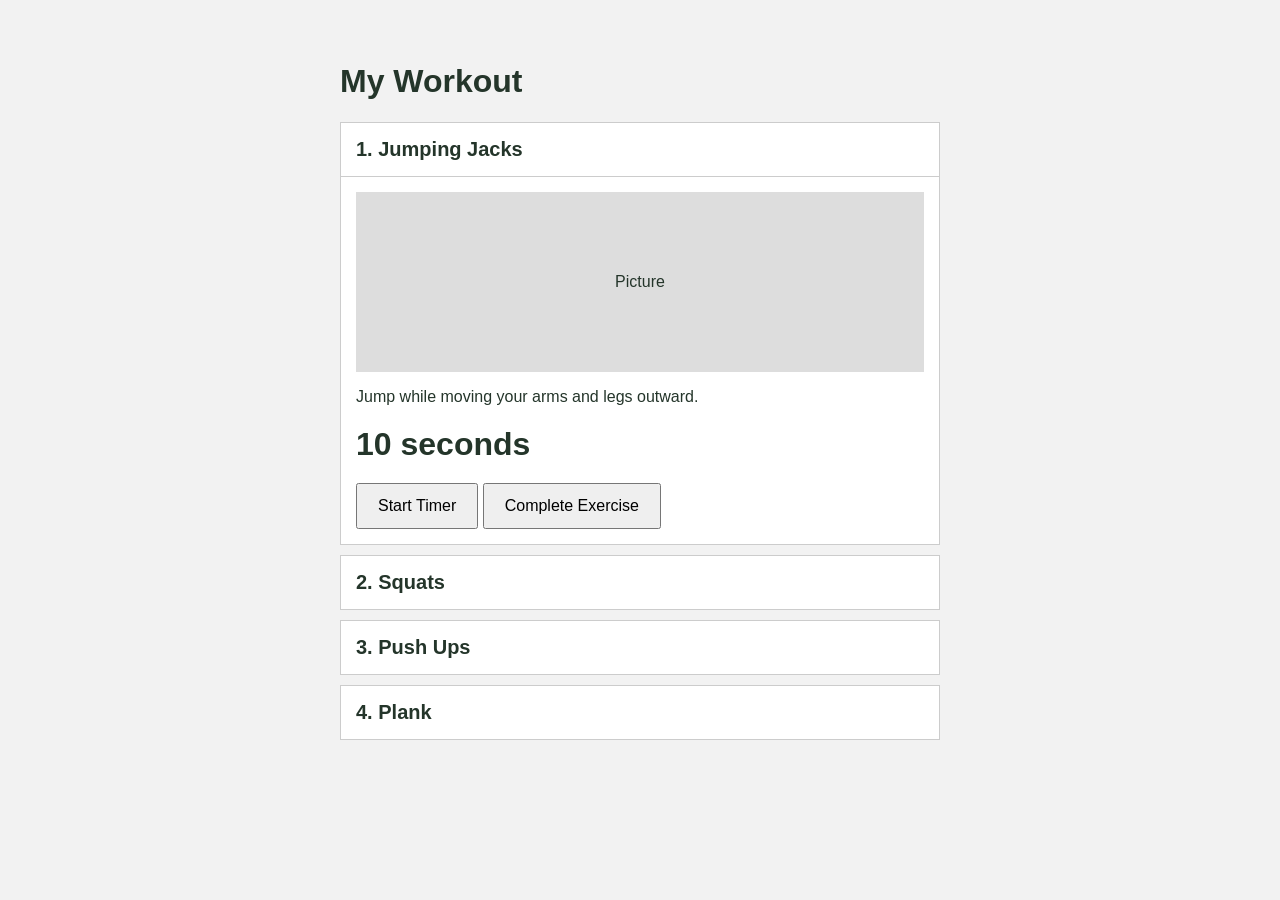
==== exercices.html @ 6eac953e "editing nav x3" ====
<!DOCTYPE html> 
<html lang="en"> 
    <head> 
        <meta charset="UTF-8"> 
        <meta name="viewport" content="width=device-width, initial-scale=1.0"> 
        <title>Workout</title> <link rel="stylesheet" href="style.css"> 
    </head> 
    <body> 
        <div id="mySidepanel" class="sidepanel">
            <a href="javascript:void(0)" class="closebtn" onclick="closeNav()">&times;</a>
            <a href="index.html">🏠 Home</a>
            <a href="health.html">❤️ Health</a>
            <a href="routine.html">📋 Routine</a>
            <a href="garden.html">🍄 Garden</a>
            <a href="friends.html">👥 Friends</a>
            <a href="ranking.html">🏆 Ranking</a>
            <a href="exercices.html">💪 Exercises</a>
        </div>
        <main class="workout-container"> 
            <h1>My Workout</h1> 
            <div id="exercise-list"> 
                 
                <div class="exercise" id="exercise-0"> 
                    <div class="exercise-header">
                        <h2>1. Jumping Jacks</h2>
                    </div>
                    <div class="exercise-content">
                        <div class="exercise-image">
                            Picture
                        </div>
                        <p> Jump while moving your arms and legs outward. </p>
                        <div class="timer">
                            <span class="timer-value">15</span> seconds
                        </div>

                        <button class="start-button">
                            Start Timer
                        </button>

                        <button class ="next-button">
                            Complete Exercise
                        </button>

                    </div>
                </div> 
                
                <div class="exercise" id="exercise-1">
                    <div class="exercise-header">
                        <h2>2. Squats</h2>
                    </div>
                    <div class="exercise-content">
                        <div class="exercise-image">
                            Picture
                        </div>
                        <p> Keep your back straight and lower your hips. </p> 
                        <div class="timer">
                            <span class="timer-value">15</span> seconds
                        </div>

                        <button class="start-button">
                            Start Timer
                        </button>

                        <button class ="next-button">
                            Complete Exercise
                        </button>
                    </div> 
                </div> 
                
                <div class="exercise" id="exercise-2"> 
                    <div class="exercise-header"> 
                        <h2>3. Push Ups</h2> 
                    </div> 
                    <div class="exercise-content"> 
                        <div class="exercise-image"> 
                            Picture 
                        </div> 
                        <p> Keep your body straight while lowering and pushing up. </p> 
                        <div class="timer">
                            <span class="timer-value">15</span> seconds
                        </div>

                        <button class="start-button">
                            Start Timer
                        </button>

                        <button class ="next-button">
                            Complete Exercise
                        </button>
                    </div> 
                </div> 
                 
                <div class="exercise" id="exercise-3"> 
                    <div class="exercise-header"> 
                        <h2>4. Plank</h2> 
                    </div> 
                    <div class="exercise-content"> 
                        <div class="exercise-image"> 
                            Picture 
                        </div> 
                        <p> Keep your body straight and hold the position. </p>
                        <div class="timer">
                            <span class="timer-value">15</span> seconds
                        </div> 

                        <button class="start-button">
                            Start Timer
                        </button>

                        <button class ="next-button">
                            Complete Exercise
                        </button>
                    
                    </div> 
                </div> 
                <div id="workout-finished" class="workout-finished">
                    <h2>Workout Complete!</h2>
                    <button id="finish-button">
                        Finish Workout
                    </button>
                    
                    <button id="restart-button">
                        Start Again
                    </button>
                </div>
            </div> 
        </main> 
        <script src="script.js"></script> 
    </body> 
    </html>
---- style.css ----
* {
  box-sizing: border-box;
}

body {
  margin: 0;
  min-height: 100vh;
  padding-bottom: 92px;
  background: #f7f8f2;
  color: #24352a;
  font-family: Arial, sans-serif;
}

button,
a {
  -webkit-tap-highlight-color: transparent;
}

/* The sidepanel menu */
.sidepanel {
  height: 100vh;
  width: 0;
  position: fixed;
  z-index: 2;
  top: 0;
  left: 0;
  background-color: #1f3025;
  overflow-x: hidden;
  padding-top: 60px;
  transition: 0.25s ease;
}

/* The sidepanel links */
.sidepanel a {
  padding: 8px 8px 8px 32px;
  color: #dce8d5;
  font-size: 18px;
  display: block;
  text-decoration: none;
  transition: 0.2s;
}

/* When you mouse over the navigation links, change their color */
.sidepanel a:hover {
  color: #ffffff;
  background: #304a38;
}

/* Position and style the close button (top right corner) */
.sidepanel .closebtn {
  position: absolute;
  top: 0;
  right: 25px;
  font-size: 36px;
  margin-left: 50px;
}

/* Style the button that is used to open the sidepanel */
#main {
    padding: 16px 20px 0;
}

.openbtn {
    font-size: 20px;
    cursor: pointer;
    background-color: #1f3025;
    color: white;
    padding: 10px 15px;
    border: none;
    border-radius: 8px;
}

.openbtn:hover {
  background-color: #444;
}

/* Basic page */ 
body { 
  font-family: Arial, sans-serif; 
  background-color: #f2f2f2; 
  margin: 0; 
  padding: 30px; 
} 

/* Main container */ 
.workout-container { 
  max-width: 600px; 
  margin: 0 auto; 
} 

/* Exercise rectangle */ 
.exercise { 
  background-color: white; 
  border: 1px solid #cccccc; 
  margin-bottom: 10px; 
} 

/* Top part of rectangle */ 
.exercise-header { 
  padding: 15px; 
}

.exercise-header h2 { 
  margin: 0; 
  font-size: 20px; 
} 

/* Content inside expanded exercise */ 
.exercise-content { 
  display: none; 
  padding: 15px; 
  border-top: 1px solid #cccccc; 
} 

/* Only the exercise with the "active" class will show its content. */ 
.exercise.active .exercise-content { 
  display: block; 
} 

/* Fake picture for now */ 
.exercise-image { 
  height: 180px; 
  background-color: #dddddd; 
  display: flex; 
  align-items: center; 
  justify-content: center; 
  margin-bottom: 15px; 
} 
/* Timer */ 
.timer { 
  font-size: 32px; 
  font-weight: bold; 
  margin: 20px 0; 
} 
/* Button */ 
button { 
  padding: 12px 20px; 
  font-size: 16px; 
  cursor: pointer; 
}

.workout-finished {
    display: none;
    text-align: center;
    padding: 30px;
    background-color: white;
    border: 1px solid #cccccc;
}

.workout-finished button {
    margin: 5px;
    background-color: #304a38;
}

.topbar,
main {
    width: min(100% - 40px, 720px);
    margin: 0 auto;
}

.topbar {
    padding: 8px 0 18px;
}

.topbar h1 {
    margin: 0;
    color: #1f3025;
}

main {
    padding: 12px 0;
}

.home {
    width: min(100% - 40px, 560px);
}

.stats {
    grid-area: stats;
    display: grid;
    align-content: center;
    gap: 22px;
    margin: 0;
}

.stat {
    display: grid;
    gap: 5px;
    min-width: 0;
    color: #49634d;
    font-size: 13px;
    font-weight: 600;
}

progress {
    width: 100%;
    height: 10px;
    accent-color: #70a66e;
}

.home-content {
    display: grid;
    grid-template-columns: minmax(0, 1fr) 170px;
    grid-template-areas:
      "mushroom stats"
      "start stats";
    align-items: center;
    column-gap: 38px;
    padding: 18px 0 8px;
}

.mushroom {
    grid-area: mushroom;
    display: block;
    justify-self: center;
    width: min(100%, 310px);
    height: auto;
    object-fit: contain;
}

.start {
    grid-area: start;
    justify-self: center;
    min-width: 160px;
    padding: 13px 28px;
    border: none;
    border-radius: 10px;
    background-color: #df2e2e;
    color: white;
    font-size: 20px;
    font-weight: 700;
    cursor: pointer;
    box-shadow: 0 4px 0 #b62222;
}

.start:hover {
    background-color: #c92727;
}

.list {
    display: grid;
    gap: 12px;
    padding: 0;
    margin: 20px 0;
    list-style: none;
}

.card {
    display: flex;
    justify-content: space-between;
    gap: 16px;
    padding: 16px;
    border: 1px solid #dce6d8;
    border-radius: 12px;
    background: #ffffff;
    box-shadow: 0 2px 8px rgb(34 58 39 / 6%);
}

.grid {
    display: grid;
    grid-template-columns: repeat(3, 1fr);
    gap: 12px;
    margin-top: 20px;
}

.grid .card {
    min-height: 90px;
    align-items: center;
    justify-content: center;
    font-size: 32px;
}

.primary {
    padding: 11px 18px;
    border: 0;
    border-radius: 8px;
    background: #70a66e;
    color: white;
    font-weight: 700;
    cursor: pointer;
}

.tabs {
    position: fixed;
    z-index: 1;
    right: 0;
    bottom: 0;
    left: 0;
    display: flex;
    justify-content: center;
    gap: 8px;
    padding: 12px 16px;
    background: #ffffff;
    border-top: 1px solid #dce6d8;
}

.tabs a {
    display: grid;
    min-width: 76px;
    gap: 3px;
    padding: 5px 8px;
    color: #6d7d70;
    text-align: center;
    text-decoration: none;
    font-size: 20px;
}

.tabs a span {
    font-size: 12px;
}

.tabs a.active {
    color: #326b3c;
    font-weight: 700;
}

@media (max-width: 520px) {
    .home-content {
      grid-template-columns: 1fr;
      grid-template-areas:
        "mushroom"
        "start"
        "stats";
      row-gap: 24px;
    }

    .stats {
      grid-template-columns: 1fr 1fr;
      gap: 14px;
      margin-top: 4px;
    }

    .stat {
      min-width: 0;
      flex: 1;
    }

    .card {
      align-items: center;
      font-size: 14px;
    }
}
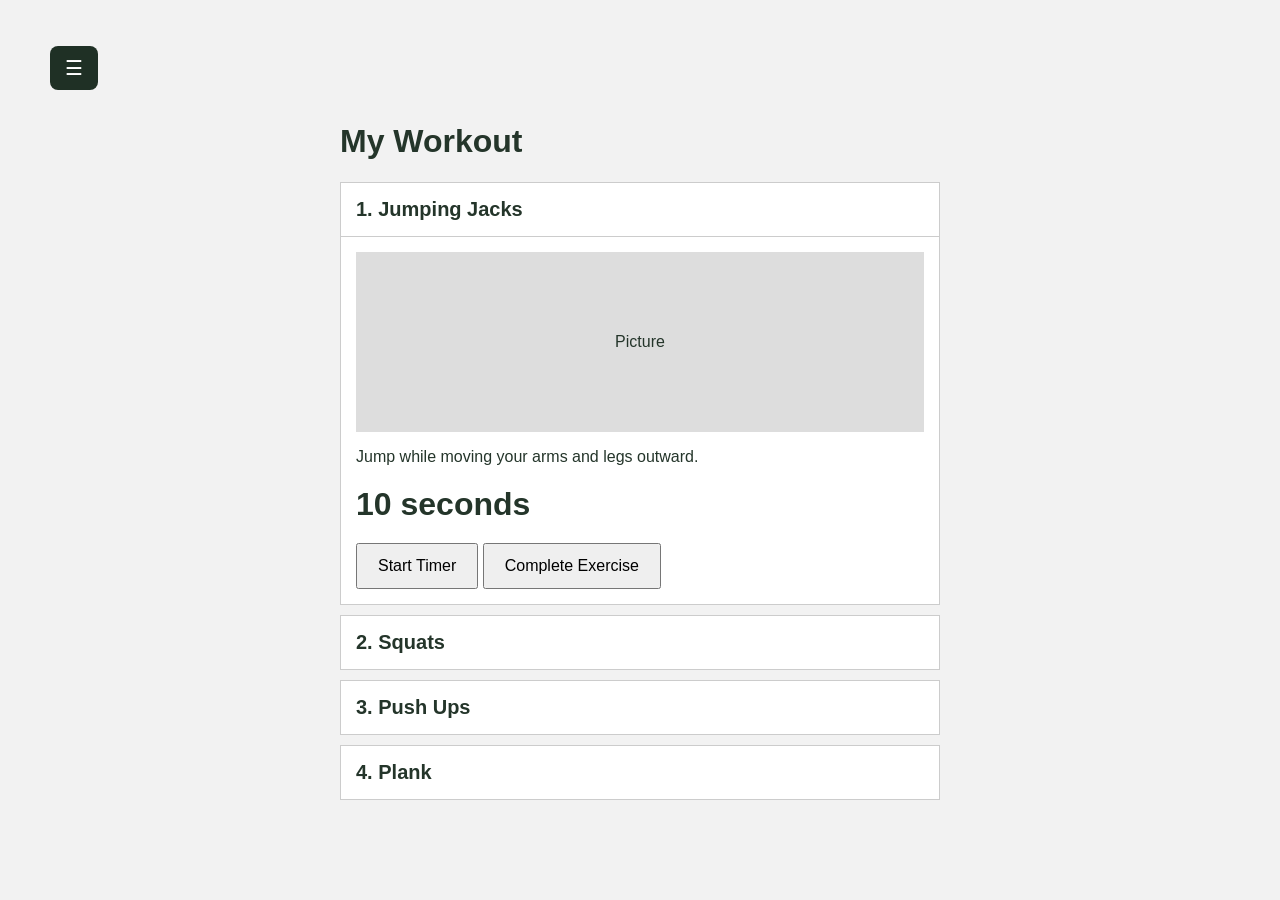
==== commit b8e1f120: "edit nav x4" ====
--- a/exercices.html
+++ b/exercices.html
@@ -16,6 +16,11 @@
             <a href="ranking.html">🏆 Ranking</a>
             <a href="exercices.html">💪 Exercises</a>
         </div>
+
+        <div id="main">
+            <button class="openbtn" onclick="openNav()">☰</button>
+        </div>
+        
         <main class="workout-container"> 
             <h1>My Workout</h1> 
             <div id="exercise-list"> 
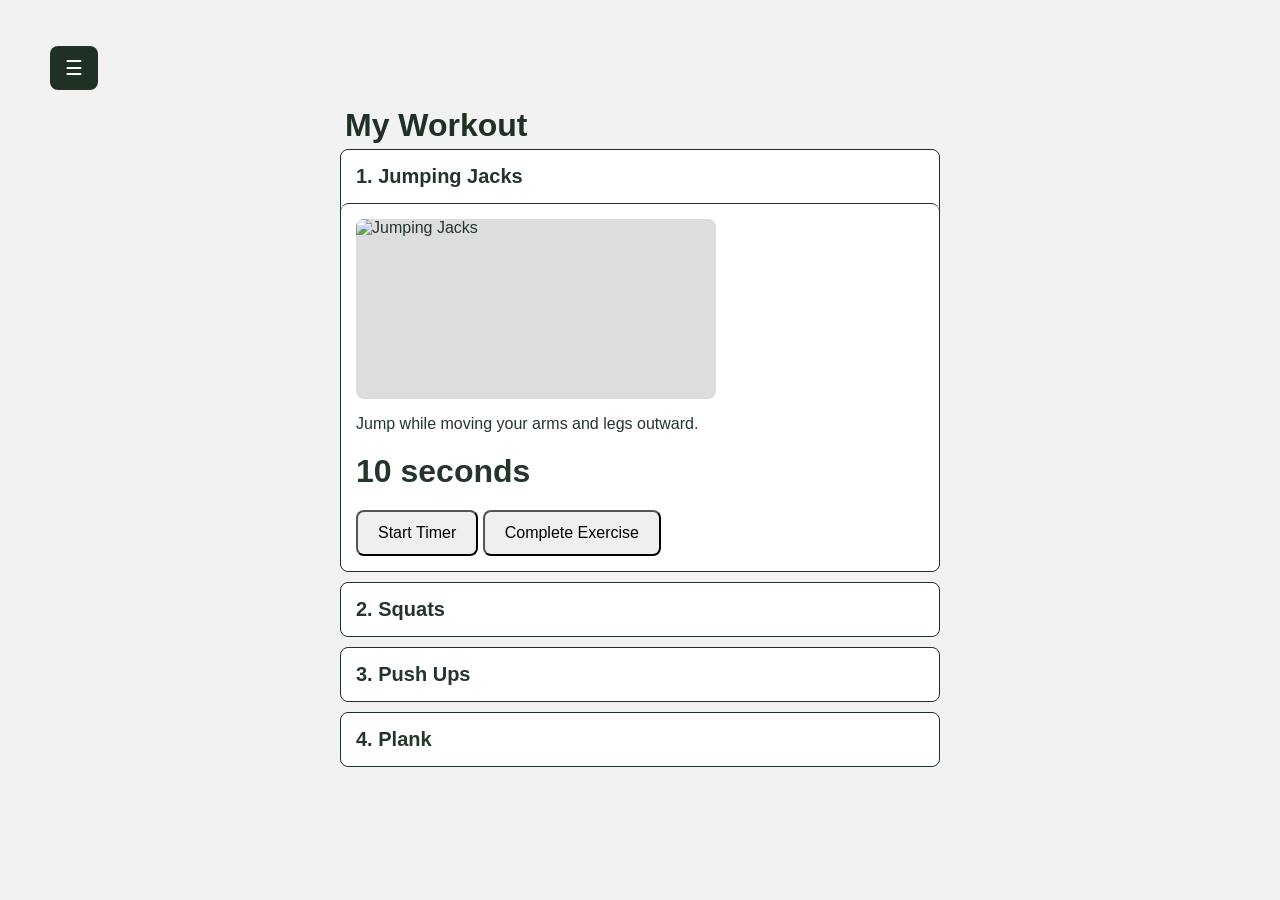
==== commit ef02be33: "buttons my dear buttons" ====
--- a/exercices.html
+++ b/exercices.html
@@ -31,7 +31,7 @@
                     </div>
                     <div class="exercise-content">
                         <div class="exercise-image">
-                            Picture
+                            <img id="jumping-jacks" class="exercise-img" src="https://images.pexels.com/photos/4853085/pexels-photo-4853085.jpeg" alt="Jumping Jacks" >
                         </div>
                         <p> Jump while moving your arms and legs outward. </p>
                         <div class="timer">
@@ -55,7 +55,7 @@
                     </div>
                     <div class="exercise-content">
                         <div class="exercise-image">
-                            Picture
+                            <img id="squats" class="exercise-img" src="https://images.pexels.com/photos/6516212/pexels-photo-6516212.jpeg" alt="Squats" >
                         </div>
                         <p> Keep your back straight and lower your hips. </p> 
                         <div class="timer">
@@ -77,8 +77,8 @@
                         <h2>3. Push Ups</h2> 
                     </div> 
                     <div class="exercise-content"> 
-                        <div class="exercise-image"> 
-                            Picture 
+                        <div class="exercise-image">
+                            <img id="push-ups" class="exercise-img" src="https://images.pexels.com/photos/4803878/pexels-photo-4803878.jpeg" alt="Push Ups" >
                         </div> 
                         <p> Keep your body straight while lowering and pushing up. </p> 
                         <div class="timer">
@@ -101,7 +101,7 @@
                     </div> 
                     <div class="exercise-content"> 
                         <div class="exercise-image"> 
-                            Picture 
+                            <img id="plank" class="exercise-img" src="https://images.pexels.com/photos/7801480/pexels-photo-7801480.jpeg" alt="Plank" > 
                         </div> 
                         <p> Keep your body straight and hold the position. </p>
                         <div class="timer">
--- a/style.css
+++ b/style.css
@@ -74,7 +74,7 @@
   background-color: #444;
 }
 
-/* Basic page */ 
+ 
 body { 
   font-family: Arial, sans-serif; 
   background-color: #f2f2f2; 
@@ -82,51 +82,65 @@
   padding: 30px; 
 } 
 
-/* Main container */ 
+
 .workout-container { 
   max-width: 600px; 
   margin: 0 auto; 
-} 
-
-/* Exercise rectangle */ 
+  border-radius: 8px;
+} 
+
+
 .exercise { 
   background-color: white; 
-  border: 1px solid #cccccc; 
+  border: 1px solid #1f3025; 
   margin-bottom: 10px; 
+  border-radius: 8px;
 } 
 
 /* Top part of rectangle */ 
 .exercise-header { 
   padding: 15px; 
+  border-radius: 8px;
 }
 
 .exercise-header h2 { 
   margin: 0; 
   font-size: 20px; 
-} 
-
-/* Content inside expanded exercise */ 
+  border-radius: 8px;
+} 
+
+/* thinhy inside expanded exercise */ 
 .exercise-content { 
   display: none; 
   padding: 15px; 
-  border-top: 1px solid #cccccc; 
-} 
-
-/* Only the exercise with the "active" class will show its content. */ 
+  border-top: 1px solid #1f3025; 
+  border-radius: 8px;
+} 
+
 .exercise.active .exercise-content { 
   display: block; 
+  border-radius: 8px;
 } 
 
 /* Fake picture for now */ 
 .exercise-image { 
-  height: 180px; 
+  height: 180px;
+  width: 360px; 
   background-color: #dddddd; 
   display: flex; 
   align-items: center; 
   justify-content: center; 
   margin-bottom: 15px; 
-} 
-/* Timer */ 
+  border-radius: 8px;
+} 
+
+.exercise-img {
+  width: 100%;
+  height: 100%;
+  object-fit: cover;
+  border-radius: 8px;
+}
+
 .timer { 
   font-size: 32px; 
   font-weight: bold; 
@@ -137,6 +151,7 @@
   padding: 12px 20px; 
   font-size: 16px; 
   cursor: pointer; 
+  border-radius: 8px;
 }
 
 .workout-finished {
@@ -144,12 +159,32 @@
     text-align: center;
     padding: 30px;
     background-color: white;
-    border: 1px solid #cccccc;
+    border: 1px solid #1f3025;
+    border-radius: 8px;
 }
 
 .workout-finished button {
     margin: 5px;
-    background-color: #304a38;
+    background-color: #c7cfc9;
+    border-radius: 8px;
+}
+
+h1 {
+    
+    color: #1f3025;
+    margin: 5px;
+}
+
+#reset-mushroom {
+    margin-top: 20px;
+    margin-left: 450px;
+    padding: 10px 20px;
+    font-size: 16px;
+    background-color: #b6c2b9;
+    border: none;
+    border-radius: 8px;
+    cursor: pointer;
+    box-shadow: 0 4px 0 #828e85;
 }
 
 .topbar,
@@ -225,16 +260,21 @@
     padding: 13px 28px;
     border: none;
     border-radius: 10px;
-    background-color: #df2e2e;
+    background-color: #b6c2b9;
     color: white;
     font-size: 20px;
     font-weight: 700;
     cursor: pointer;
-    box-shadow: 0 4px 0 #b62222;
+    box-shadow: 0 4px 0 #828e85;
 }
 
 .start:hover {
-    background-color: #c92727;
+    background-color: #1f3025;
+}
+
+#reset-mushroom:hover {
+    background-color: #1f3025;
+    color: white;
 }
 
 .list {
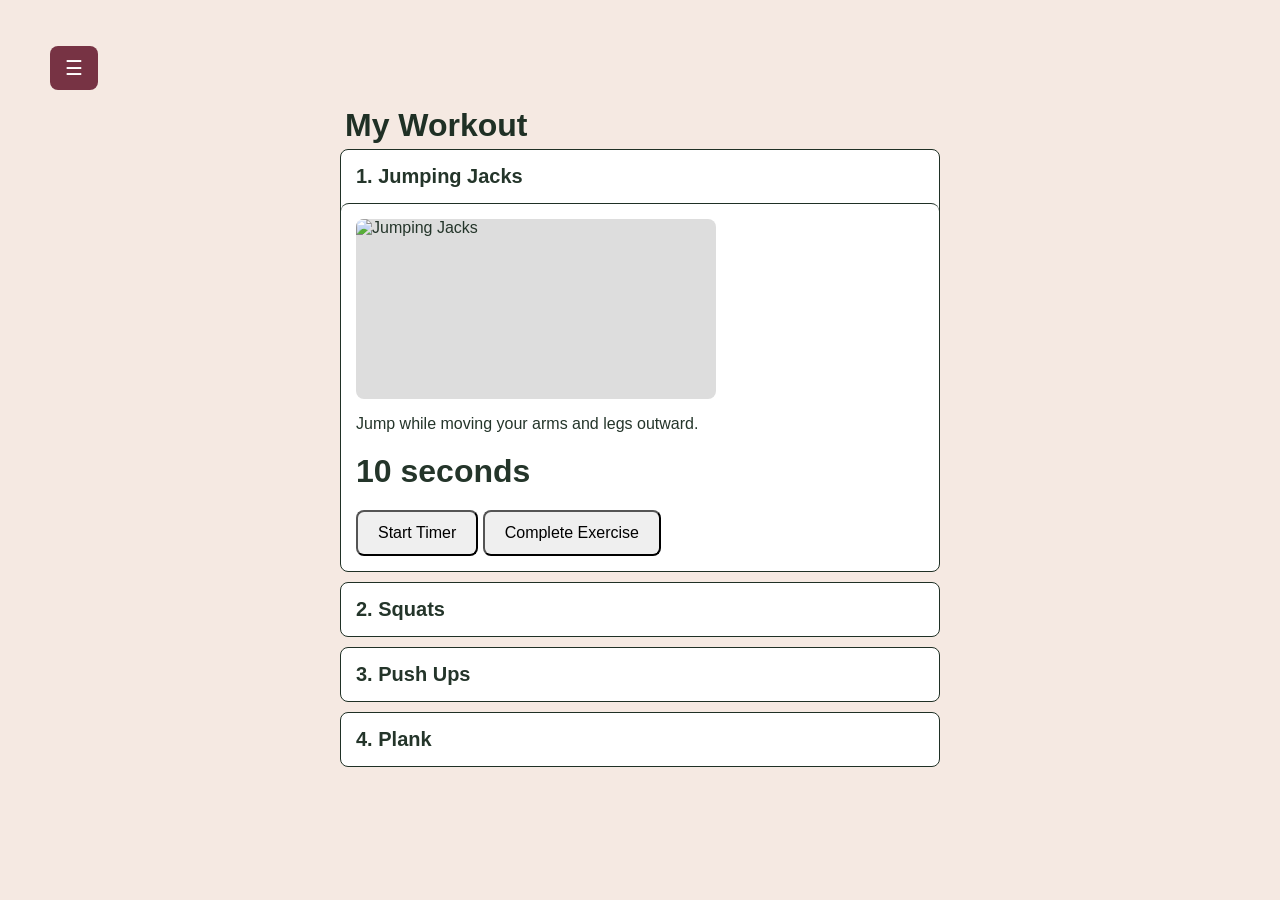
==== commit 0c8ceb25: "fixed the sidebar everywhere and deleted ranking page, coalescing ranking and friends pages" ====
--- a/exercices.html
+++ b/exercices.html
@@ -4,17 +4,23 @@
         <meta charset="UTF-8"> 
         <meta name="viewport" content="width=device-width, initial-scale=1.0"> 
         <title>Workout</title> <link rel="stylesheet" href="style.css"> 
-    </head> 
+        
+        <link rel="preconnect" href="https://fonts.googleapis.com">
+        <link rel="preconnect" href="https://fonts.gstatic.com" crossorigin>
+        <link href="https://fonts.googleapis.com/css2?family=Passion+One:wght@400;700;900&display=swap" rel="stylesheet">  
+    </head>
+
     <body> 
         <div id="mySidepanel" class="sidepanel">
-            <a href="javascript:void(0)" class="closebtn" onclick="closeNav()">&times;</a>
-            <a href="index.html">🏠 Home</a>
-            <a href="health.html">❤️ Health</a>
-            <a href="routine.html">📋 Routine</a>
-            <a href="garden.html">🍄 Garden</a>
-            <a href="friends.html">👥 Friends</a>
-            <a href="ranking.html">🏆 Ranking</a>
-            <a href="exercices.html">💪 Exercises</a>
+            <button type="button" class="closebtn" onclick="closeNav()" aria-label="Close menu">&times;</button>
+            
+            <a href="index.html"><img class="button-icons" src="icons/Home.png" alt="Home icon image">Home</a>
+            <a href="health.html"><img class="button-icons" src="icons/Health.png" alt="Health icon image">Health</a>
+            <a href="routine.html"><img img class="button-icons" src="icons/Routine.png" alt="Routine icon image">Routine</a>
+            <a href="garden.html"><img class="button-icons" src="icons/Garden.png" alt="Garden icon image">Garden</a>
+            <a href="friends.html"><img class="button-icons" src="icons/Friends-Ranking-Profile.png" alt="Friends/Ranking/Profile icon image">Friends</a>
+            <!-- <a href="ranking.html">Ranking</a> -->
+            <a href="exercices.html"><img img class="button-icons" src="icons/Exercises.png" alt="Exercises icon image">Exercises</a>
         </div>
 
         <div id="main">
@@ -132,4 +138,4 @@
         </main> 
         <script src="script.js"></script> 
     </body> 
-    </html>+</html>
--- a/style.css
+++ b/style.css
@@ -10,6 +10,25 @@
   color: #24352a;
   font-family: Arial, sans-serif;
 }
+
+.passion-one-regular {
+  font-family: "Passion One", sans-serif;
+  font-weight: 400;
+  font-style: normal;
+}
+
+.passion-one-bold {
+  font-family: "Passion One", sans-serif;
+  font-weight: 700;
+  font-style: normal;
+}
+
+.passion-one-black {
+  font-family: "Passion One", sans-serif;
+  font-weight: 900;
+  font-style: normal;
+}
+
 
 button,
 a {
@@ -24,7 +43,7 @@
   z-index: 2;
   top: 0;
   left: 0;
-  background-color: #1f3025;
+  background-color: #E3B5A4;
   overflow-x: hidden;
   padding-top: 60px;
   transition: 0.25s ease;
@@ -32,27 +51,44 @@
 
 /* The sidepanel links */
 .sidepanel a {
+  font-family: "Passion One", Times, serif;
+  font-size: 18px;
+  
+  display: block;
+
   padding: 8px 8px 8px 32px;
-  color: #dce8d5;
-  font-size: 18px;
-  display: block;
+  color: #0B0014;
+
   text-decoration: none;
   transition: 0.2s;
 }
 
 /* When you mouse over the navigation links, change their color */
 .sidepanel a:hover {
-  color: #ffffff;
-  background: #304a38;
+  box-shadow: 0px 5px #f17248;
+  background: #e4a28c;
 }
 
 /* Position and style the close button (top right corner) */
 .sidepanel .closebtn {
+  background-color: #773344;
+  border: 0px;
+
   position: absolute;
   top: 0;
   right: 25px;
-  font-size: 36px;
+  font-size: 28px;
   margin-left: 50px;
+}
+
+.closebtn:hover { 
+  background-color: #9b203f;
+  /* box-shadow: 0px 5px #0B0014; */
+}
+
+.button-icons {
+  width: 25%;
+  height: 25%;
 }
 
 /* Style the button that is used to open the sidepanel */
@@ -63,7 +99,7 @@
 .openbtn {
     font-size: 20px;
     cursor: pointer;
-    background-color: #1f3025;
+    background-color: #773344;
     color: white;
     padding: 10px 15px;
     border: none;
@@ -71,13 +107,13 @@
 }
 
 .openbtn:hover {
-  background-color: #444;
+  background-color: #9b203f;
 }
 
  
 body { 
   font-family: Arial, sans-serif; 
-  background-color: #f2f2f2; 
+  background-color: #F5E9E2; 
   margin: 0; 
   padding: 30px; 
 } 
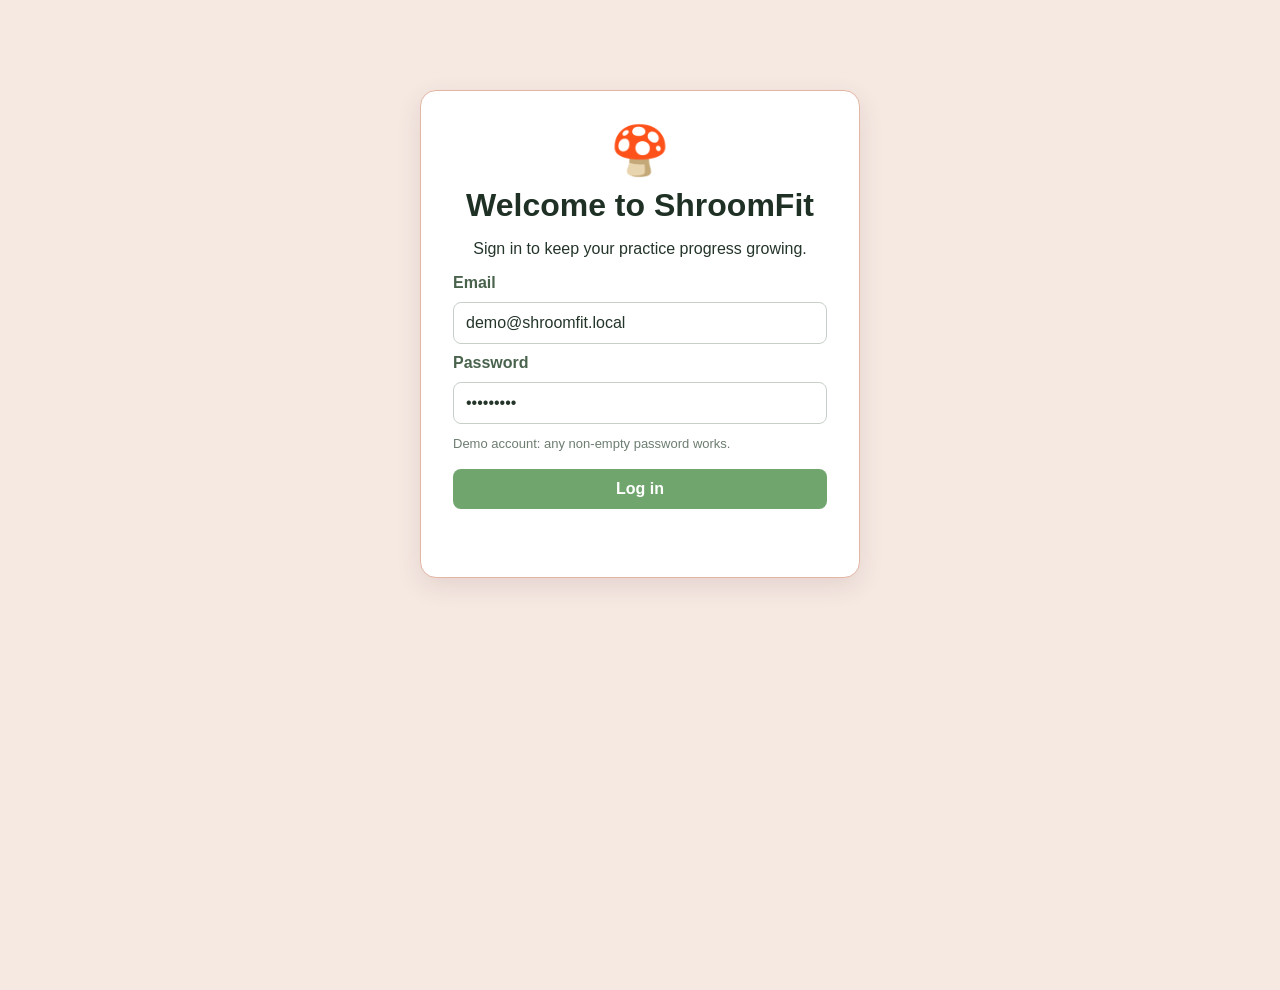
==== commit 226aee3e: "Add login and profile progress tracking" ====
--- a/exercices.html
+++ b/exercices.html
@@ -15,6 +15,7 @@
             <button type="button" class="closebtn" onclick="closeNav()" aria-label="Close menu">&times;</button>
             
             <a href="index.html"><img class="button-icons" src="icons/Home.png" alt="Home icon image">Home</a>
+            <a href="profile.html">👤 Profile</a>
             <a href="health.html"><img class="button-icons" src="icons/Health.png" alt="Health icon image">Health</a>
             <a href="routine.html"><img img class="button-icons" src="icons/Routine.png" alt="Routine icon image">Routine</a>
             <a href="garden.html"><img class="button-icons" src="icons/Garden.png" alt="Garden icon image">Garden</a>
@@ -136,6 +137,7 @@
                 </div>
             </div> 
         </main> 
+        <script src="auth.js"></script>
         <script src="script.js"></script> 
     </body> 
 </html>
--- a/style.css
+++ b/style.css
@@ -1,14 +1,26 @@
 * {
   box-sizing: border-box;
+}
+
+html, body {
+    margin: 0;
+    padding: 0;
 }
 
 body {
   margin: 0;
   min-height: 100vh;
-  padding-bottom: 92px;
+  padding-bottom: 0px;
   background: #f7f8f2;
   color: #24352a;
   font-family: Arial, sans-serif;
+}
+
+.home-page {
+  height: 100vh;
+  height: 100svh;
+  overflow: hidden;
+  padding: 0px;
 }
 
 .passion-one-regular {
@@ -54,9 +66,14 @@
   font-family: "Passion One", Times, serif;
   font-size: 18px;
   
-  display: block;
-
-  padding: 8px 8px 8px 32px;
+  /* flexing ;3 */
+  display: flex;
+  justify-content: center;
+  align-items: center;  
+  flex-direction: column;
+
+  padding: 0.5vi 0.5vi; 
+  /* if vi won't work out, I'll just use px's */
   color: #0B0014;
 
   text-decoration: none;
@@ -87,8 +104,8 @@
 }
 
 .button-icons {
-  width: 25%;
-  height: 25%;
+  width: 3vi;
+  height: 3vi;
 }
 
 /* Style the button that is used to open the sidepanel */
@@ -115,7 +132,7 @@
   font-family: Arial, sans-serif; 
   background-color: #F5E9E2; 
   margin: 0; 
-  padding: 30px; 
+  padding: 0px; 
 } 
 
 
@@ -213,14 +230,15 @@
 
 #reset-mushroom {
     margin-top: 20px;
-    margin-left: 450px;
-    padding: 10px 20px;
+    margin-left: 0px;
+    padding: 10px 10px;
     font-size: 16px;
     background-color: #b6c2b9;
     border: none;
     border-radius: 8px;
     cursor: pointer;
     box-shadow: 0 4px 0 #828e85;
+    z-index: 2;
 }
 
 .topbar,
@@ -270,11 +288,19 @@
 }
 
 .home-content {
+    position: fixed;
+    z-index: 1;
+    top: 76px;
+    right: 20px;
+    bottom: 20px;
+    left: 20px;
+    width: min(calc(100% - 40px), 760px);
+    margin: 0 auto;
     display: grid;
     grid-template-columns: minmax(0, 1fr) 170px;
     grid-template-areas:
       "mushroom stats"
-      "start stats";
+      "actions stats";
     align-items: center;
     column-gap: 38px;
     padding: 18px 0 8px;
@@ -284,13 +310,15 @@
     grid-area: mushroom;
     display: block;
     justify-self: center;
-    width: min(100%, 310px);
+    width: min(100%, 310px, 48svh);
+    max-height: calc(100svh - 210px);
     height: auto;
     object-fit: contain;
+    z-index: 1;
+    
 }
 
 .start {
-    grid-area: start;
     justify-self: center;
     min-width: 160px;
     padding: 13px 28px;
@@ -302,6 +330,14 @@
     font-weight: 700;
     cursor: pointer;
     box-shadow: 0 4px 0 #828e85;
+    z-index: 1;
+}
+
+.home-actions {
+    grid-area: actions;
+    display: grid;
+    justify-items: center;
+    gap: 16px;
 }
 
 .start:hover {
@@ -311,6 +347,24 @@
 #reset-mushroom:hover {
     background-color: #1f3025;
     color: white;
+}
+
+#bg-image {
+    position: fixed;
+    width: min(1050px, 100vw);
+    height: min(420px, 52svh);
+    left: 50%;
+    bottom: 0;
+    transform: translateX(-50%);
+    z-index: 0;
+    pointer-events: none;
+}
+
+.bg-img {
+  display: block;
+  width: 100%; 
+  height: 100%;
+  object-fit: cover;
 }
 
 .list {
@@ -354,6 +408,101 @@
     color: white;
     font-weight: 700;
     cursor: pointer;
+}
+
+.secondary {
+    padding: 11px 18px;
+    border: 1px solid #773344;
+    border-radius: 8px;
+    background: transparent;
+    color: #773344;
+    font-weight: 700;
+    cursor: pointer;
+}
+
+.auth-card {
+    width: min(calc(100% - 40px), 440px);
+    margin: 10vh auto 0;
+    padding: 32px;
+    border: 1px solid #e3b5a4;
+    border-radius: 16px;
+    background: #ffffff;
+    box-shadow: 0 8px 24px rgb(119 51 68 / 12%);
+    text-align: center;
+}
+
+.auth-card h1 {
+    margin: 8px 0;
+    font-family: "Passion One", Arial, sans-serif;
+}
+
+.auth-icon,
+.profile-avatar {
+    font-size: 48px;
+}
+
+.auth-form,
+.profile-form {
+    display: grid;
+    gap: 10px;
+    text-align: left;
+}
+
+.auth-form label,
+.profile-form label {
+    color: #49634d;
+    font-weight: 700;
+}
+
+.auth-form input,
+.profile-form input {
+    width: 100%;
+    padding: 11px 12px;
+    border: 1px solid #c7cfc9;
+    border-radius: 8px;
+    background: #fff;
+    color: #24352a;
+    font: inherit;
+}
+
+.form-hint,
+.form-message {
+    margin: 2px 0 8px;
+    color: #6d7d70;
+    font-size: 13px;
+}
+
+.form-message {
+    min-height: 16px;
+    color: #326b3c;
+}
+
+.profile-page {
+    display: grid;
+    gap: 20px;
+}
+
+.profile-header {
+    align-items: center;
+    justify-content: flex-start;
+}
+
+.profile-header h2,
+.profile-progress h2 {
+    margin: 0 0 4px;
+}
+
+.profile-header p {
+    margin: 0;
+    color: #6d7d70;
+}
+
+.profile-progress {
+    margin-top: 8px;
+}
+
+.profile-progress .list {
+    margin-top: 12px;
 }
 
 .tabs {
@@ -392,10 +541,15 @@
 
 @media (max-width: 520px) {
     .home-content {
+      top: 70px;
+      right: 20px;
+      bottom: 12px;
+      left: 20px;
+      width: auto;
       grid-template-columns: 1fr;
       grid-template-areas:
         "mushroom"
-        "start"
+        "actions"
         "stats";
       row-gap: 24px;
     }
@@ -406,6 +560,10 @@
       margin-top: 4px;
     }
 
+    .mushroom {
+      width: min(100%, 310px, 42svh);
+    }
+
     .stat {
       min-width: 0;
       flex: 1;
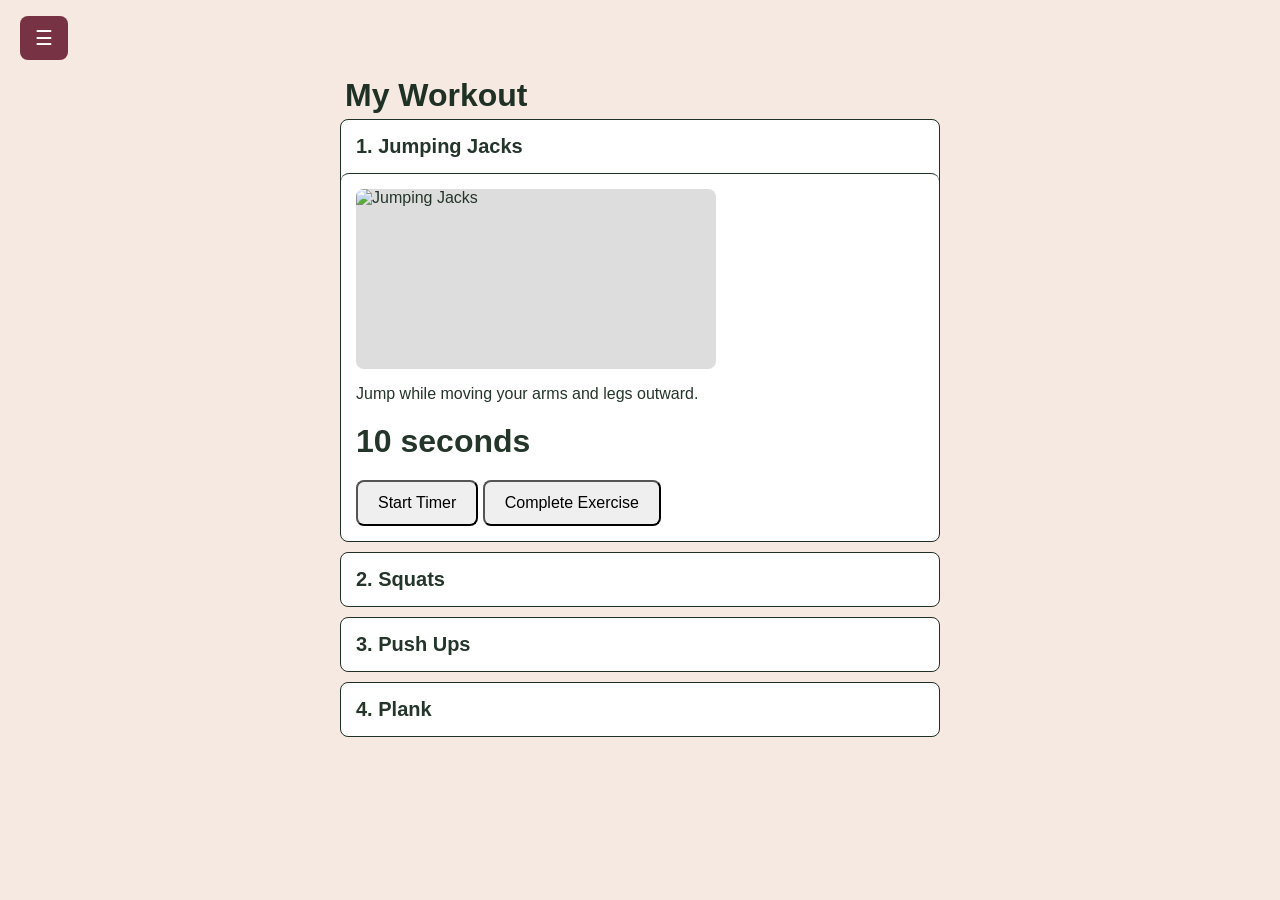
==== commit a34b75e0: "tried to implement a form with some styling and scripting" ====
--- a/exercices.html
+++ b/exercices.html
@@ -3,7 +3,8 @@
     <head> 
         <meta charset="UTF-8"> 
         <meta name="viewport" content="width=device-width, initial-scale=1.0"> 
-        <title>Workout</title> <link rel="stylesheet" href="style.css"> 
+        <title>Workout</title>
+        <link rel="stylesheet" href="style.css"> 
         
         <link rel="preconnect" href="https://fonts.googleapis.com">
         <link rel="preconnect" href="https://fonts.gstatic.com" crossorigin>
@@ -15,7 +16,6 @@
             <button type="button" class="closebtn" onclick="closeNav()" aria-label="Close menu">&times;</button>
             
             <a href="index.html"><img class="button-icons" src="icons/Home.png" alt="Home icon image">Home</a>
-            <a href="profile.html">👤 Profile</a>
             <a href="health.html"><img class="button-icons" src="icons/Health.png" alt="Health icon image">Health</a>
             <a href="routine.html"><img img class="button-icons" src="icons/Routine.png" alt="Routine icon image">Routine</a>
             <a href="garden.html"><img class="button-icons" src="icons/Garden.png" alt="Garden icon image">Garden</a>
@@ -137,7 +137,6 @@
                 </div>
             </div> 
         </main> 
-        <script src="auth.js"></script>
         <script src="script.js"></script> 
     </body> 
 </html>
--- a/style.css
+++ b/style.css
@@ -14,12 +14,6 @@
   background: #f7f8f2;
   color: #24352a;
   font-family: Arial, sans-serif;
-}
-
-.home-page {
-  height: 100vh;
-  height: 100svh;
-  overflow: hidden;
   padding: 0px;
 }
 
@@ -288,19 +282,11 @@
 }
 
 .home-content {
-    position: fixed;
-    z-index: 1;
-    top: 76px;
-    right: 20px;
-    bottom: 20px;
-    left: 20px;
-    width: min(calc(100% - 40px), 760px);
-    margin: 0 auto;
     display: grid;
     grid-template-columns: minmax(0, 1fr) 170px;
     grid-template-areas:
       "mushroom stats"
-      "actions stats";
+      "start stats";
     align-items: center;
     column-gap: 38px;
     padding: 18px 0 8px;
@@ -310,8 +296,7 @@
     grid-area: mushroom;
     display: block;
     justify-self: center;
-    width: min(100%, 310px, 48svh);
-    max-height: calc(100svh - 210px);
+    width: min(100%, 310px);
     height: auto;
     object-fit: contain;
     z-index: 1;
@@ -319,6 +304,7 @@
 }
 
 .start {
+    grid-area: start;
     justify-self: center;
     min-width: 160px;
     padding: 13px 28px;
@@ -333,13 +319,6 @@
     z-index: 1;
 }
 
-.home-actions {
-    grid-area: actions;
-    display: grid;
-    justify-items: center;
-    gap: 16px;
-}
-
 .start:hover {
     background-color: #1f3025;
 }
@@ -351,13 +330,13 @@
 
 #bg-image {
     position: fixed;
-    width: min(1050px, 100vw);
-    height: min(420px, 52svh);
-    left: 50%;
-    bottom: 0;
+    width: 1050px;       /* change this */
+    height: 420px;      /* change this */
+    left: 50%;         /* horizontal position */
+    bottom: 0;         /* vertical position */
     transform: translateX(-50%);
+
     z-index: 0;
-    pointer-events: none;
 }
 
 .bg-img {
@@ -408,101 +387,6 @@
     color: white;
     font-weight: 700;
     cursor: pointer;
-}
-
-.secondary {
-    padding: 11px 18px;
-    border: 1px solid #773344;
-    border-radius: 8px;
-    background: transparent;
-    color: #773344;
-    font-weight: 700;
-    cursor: pointer;
-}
-
-.auth-card {
-    width: min(calc(100% - 40px), 440px);
-    margin: 10vh auto 0;
-    padding: 32px;
-    border: 1px solid #e3b5a4;
-    border-radius: 16px;
-    background: #ffffff;
-    box-shadow: 0 8px 24px rgb(119 51 68 / 12%);
-    text-align: center;
-}
-
-.auth-card h1 {
-    margin: 8px 0;
-    font-family: "Passion One", Arial, sans-serif;
-}
-
-.auth-icon,
-.profile-avatar {
-    font-size: 48px;
-}
-
-.auth-form,
-.profile-form {
-    display: grid;
-    gap: 10px;
-    text-align: left;
-}
-
-.auth-form label,
-.profile-form label {
-    color: #49634d;
-    font-weight: 700;
-}
-
-.auth-form input,
-.profile-form input {
-    width: 100%;
-    padding: 11px 12px;
-    border: 1px solid #c7cfc9;
-    border-radius: 8px;
-    background: #fff;
-    color: #24352a;
-    font: inherit;
-}
-
-.form-hint,
-.form-message {
-    margin: 2px 0 8px;
-    color: #6d7d70;
-    font-size: 13px;
-}
-
-.form-message {
-    min-height: 16px;
-    color: #326b3c;
-}
-
-.profile-page {
-    display: grid;
-    gap: 20px;
-}
-
-.profile-header {
-    align-items: center;
-    justify-content: flex-start;
-}
-
-.profile-header h2,
-.profile-progress h2 {
-    margin: 0 0 4px;
-}
-
-.profile-header p {
-    margin: 0;
-    color: #6d7d70;
-}
-
-.profile-progress {
-    margin-top: 8px;
-}
-
-.profile-progress .list {
-    margin-top: 12px;
 }
 
 .tabs {
@@ -541,15 +425,10 @@
 
 @media (max-width: 520px) {
     .home-content {
-      top: 70px;
-      right: 20px;
-      bottom: 12px;
-      left: 20px;
-      width: auto;
       grid-template-columns: 1fr;
       grid-template-areas:
         "mushroom"
-        "actions"
+        "start"
         "stats";
       row-gap: 24px;
     }
@@ -560,10 +439,6 @@
       margin-top: 4px;
     }
 
-    .mushroom {
-      width: min(100%, 310px, 42svh);
-    }
-
     .stat {
       min-width: 0;
       flex: 1;
@@ -573,4 +448,14 @@
       align-items: center;
       font-size: 14px;
     }
+}
+
+#healthForm {
+  display: flex;
+  flex-direction: row;
+  flex-wrap: wrap;
+  justify-content: center;
+
+  background-color: #E3B5A4;
+  gap: 100px 0px;
 }
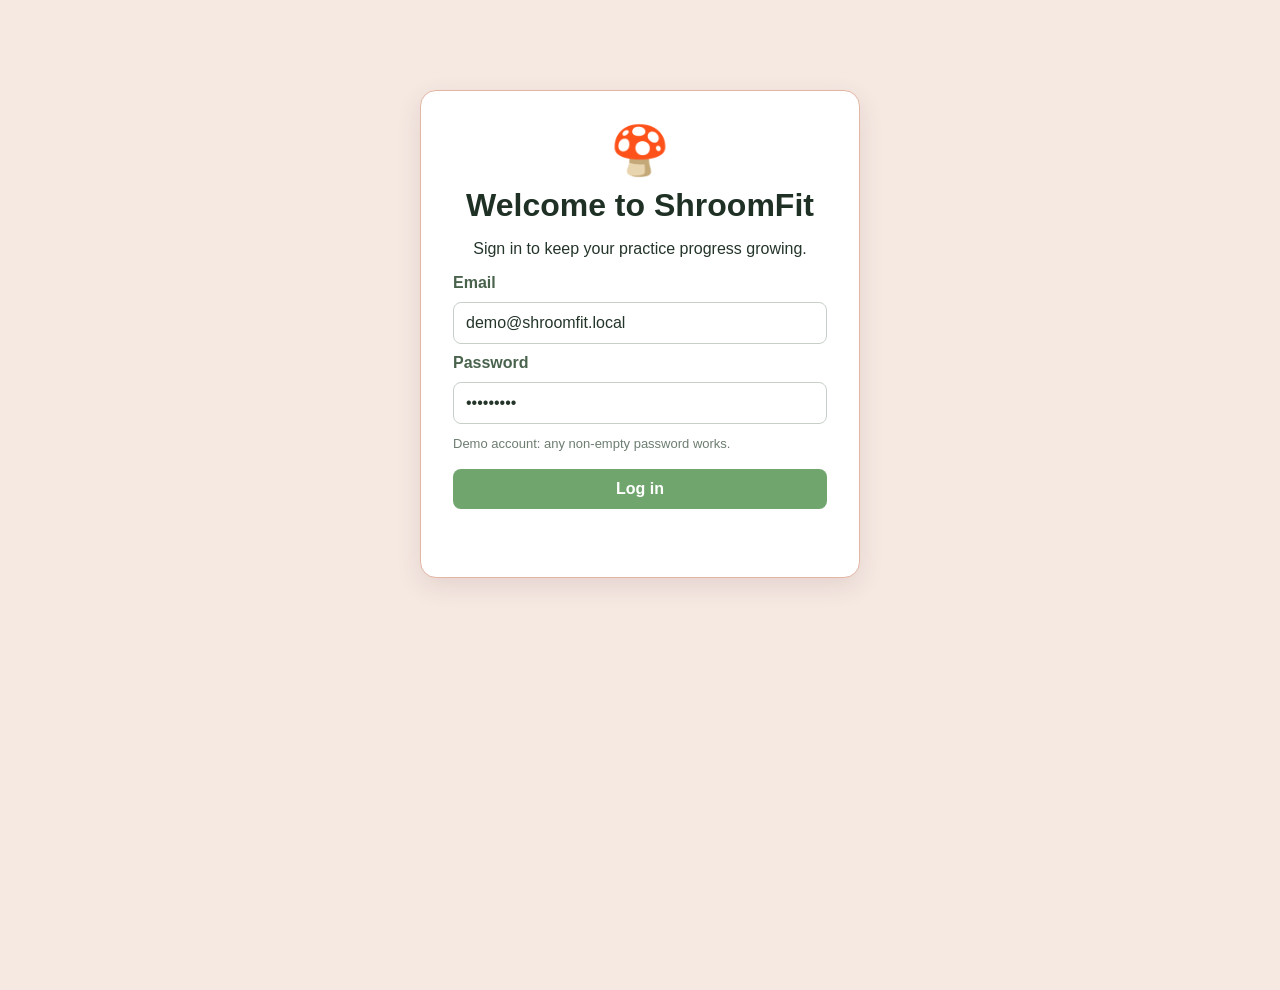
==== commit 4e9e860d: "forms added" ====
--- a/exercices.html
+++ b/exercices.html
@@ -16,6 +16,7 @@
             <button type="button" class="closebtn" onclick="closeNav()" aria-label="Close menu">&times;</button>
             
             <a href="index.html"><img class="button-icons" src="icons/Home.png" alt="Home icon image">Home</a>
+            <a href="profile.html">👤 Profile</a>
             <a href="health.html"><img class="button-icons" src="icons/Health.png" alt="Health icon image">Health</a>
             <a href="routine.html"><img img class="button-icons" src="icons/Routine.png" alt="Routine icon image">Routine</a>
             <a href="garden.html"><img class="button-icons" src="icons/Garden.png" alt="Garden icon image">Garden</a>
@@ -137,6 +138,7 @@
                 </div>
             </div> 
         </main> 
+        <script src="auth.js"></script>
         <script src="script.js"></script> 
     </body> 
 </html>
--- a/style.css
+++ b/style.css
@@ -14,6 +14,12 @@
   background: #f7f8f2;
   color: #24352a;
   font-family: Arial, sans-serif;
+}
+
+.home-page {
+  height: 100vh;
+  height: 100svh;
+  overflow: hidden;
   padding: 0px;
 }
 
@@ -102,6 +108,13 @@
   height: 3vi;
 }
 
+.progress-icon {
+  width: 18px;
+  height: 18px;
+  vertical-align: -0.2em;
+  object-fit: contain;
+}
+
 /* Style the button that is used to open the sidepanel */
 #main {
     padding: 16px 20px 0;
@@ -282,21 +295,31 @@
 }
 
 .home-content {
+    position: fixed;
+    z-index: 1;
+    top: 76px;
+    right: 20px;
+    bottom: 20px;
+    left: 20px;
+    width: min(calc(100% - 40px), 760px);
+    margin: 0 auto;
     display: grid;
     grid-template-columns: minmax(0, 1fr) 170px;
     grid-template-areas:
       "mushroom stats"
-      "start stats";
+      "actions stats";
     align-items: center;
     column-gap: 38px;
     padding: 18px 0 8px;
 }
 
 .mushroom {
+    translate: 10px 80px;
     grid-area: mushroom;
     display: block;
     justify-self: center;
-    width: min(100%, 310px);
+    width: min(100%, 310px, 48svh);
+    max-height: calc(100svh - 210px);
     height: auto;
     object-fit: contain;
     z-index: 1;
@@ -304,7 +327,6 @@
 }
 
 .start {
-    grid-area: start;
     justify-self: center;
     min-width: 160px;
     padding: 13px 28px;
@@ -319,6 +341,13 @@
     z-index: 1;
 }
 
+.home-actions {
+    grid-area: actions;
+    display: grid;
+    justify-items: center;
+    gap: 16px;
+}
+
 .start:hover {
     background-color: #1f3025;
 }
@@ -330,13 +359,13 @@
 
 #bg-image {
     position: fixed;
-    width: 1050px;       /* change this */
-    height: 420px;      /* change this */
-    left: 50%;         /* horizontal position */
-    bottom: 0;         /* vertical position */
+    width: min(1050px, 100vw);
+    height: min(420px, 52svh);
+    left: 50%;
+    bottom: 0;
     transform: translateX(-50%);
-
     z-index: 0;
+    pointer-events: none;
 }
 
 .bg-img {
@@ -387,6 +416,101 @@
     color: white;
     font-weight: 700;
     cursor: pointer;
+}
+
+.secondary {
+    padding: 11px 18px;
+    border: 1px solid #773344;
+    border-radius: 8px;
+    background: transparent;
+    color: #773344;
+    font-weight: 700;
+    cursor: pointer;
+}
+
+.auth-card {
+    width: min(calc(100% - 40px), 440px);
+    margin: 10vh auto 0;
+    padding: 32px;
+    border: 1px solid #e3b5a4;
+    border-radius: 16px;
+    background: #ffffff;
+    box-shadow: 0 8px 24px rgb(119 51 68 / 12%);
+    text-align: center;
+}
+
+.auth-card h1 {
+    margin: 8px 0;
+    font-family: "Passion One", Arial, sans-serif;
+}
+
+.auth-icon,
+.profile-avatar {
+    font-size: 48px;
+}
+
+.auth-form,
+.profile-form {
+    display: grid;
+    gap: 10px;
+    text-align: left;
+}
+
+.auth-form label,
+.profile-form label {
+    color: #49634d;
+    font-weight: 700;
+}
+
+.auth-form input,
+.profile-form input {
+    width: 100%;
+    padding: 11px 12px;
+    border: 1px solid #c7cfc9;
+    border-radius: 8px;
+    background: #fff;
+    color: #24352a;
+    font: inherit;
+}
+
+.form-hint,
+.form-message {
+    margin: 2px 0 8px;
+    color: #6d7d70;
+    font-size: 13px;
+}
+
+.form-message {
+    min-height: 16px;
+    color: #326b3c;
+}
+
+.profile-page {
+    display: grid;
+    gap: 20px;
+}
+
+.profile-header {
+    align-items: center;
+    justify-content: flex-start;
+}
+
+.profile-header h2,
+.profile-progress h2 {
+    margin: 0 0 4px;
+}
+
+.profile-header p {
+    margin: 0;
+    color: #6d7d70;
+}
+
+.profile-progress {
+    margin-top: 8px;
+}
+
+.profile-progress .list {
+    margin-top: 12px;
 }
 
 .tabs {
@@ -425,10 +549,15 @@
 
 @media (max-width: 520px) {
     .home-content {
+      top: 70px;
+      right: 20px;
+      bottom: 12px;
+      left: 20px;
+      width: auto;
       grid-template-columns: 1fr;
       grid-template-areas:
         "mushroom"
-        "start"
+        "actions"
         "stats";
       row-gap: 24px;
     }
@@ -439,6 +568,10 @@
       margin-top: 4px;
     }
 
+    .mushroom {
+      width: min(100%, 310px, 42svh);
+    }
+
     .stat {
       min-width: 0;
       flex: 1;
